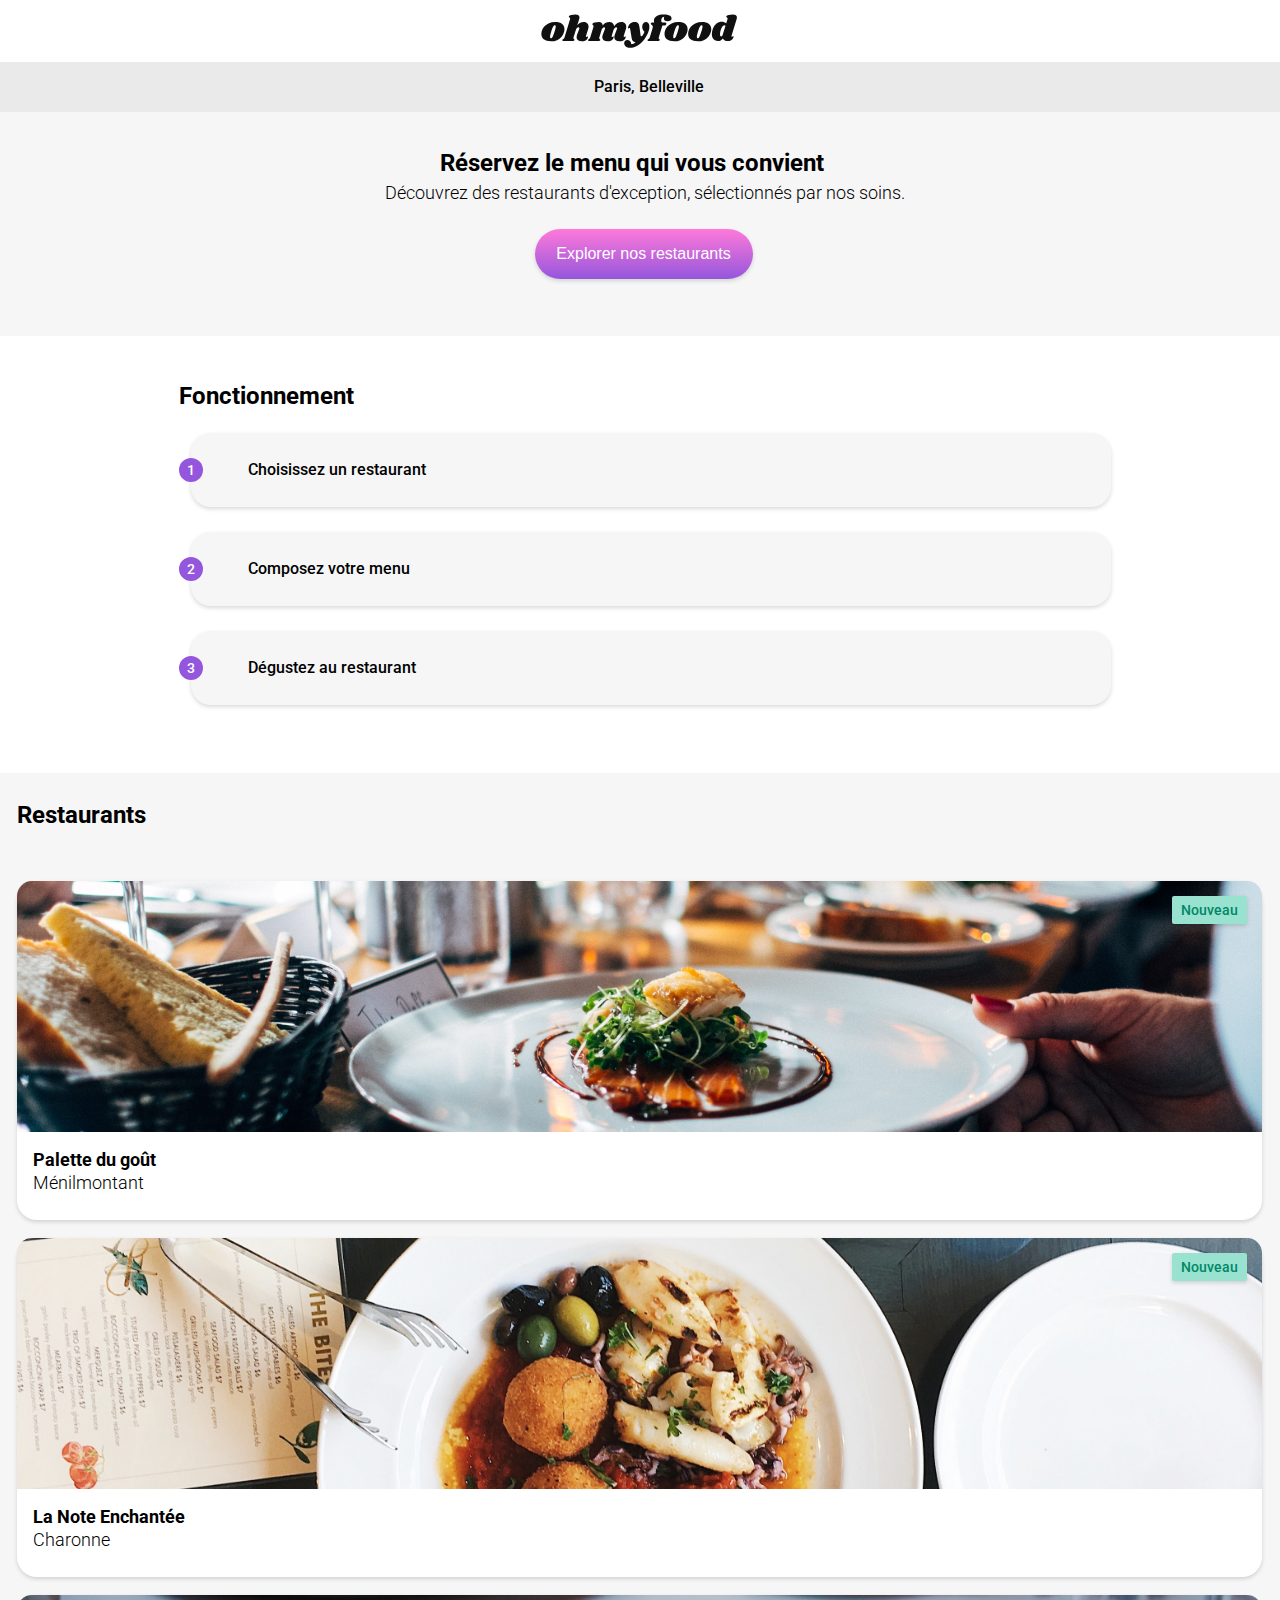
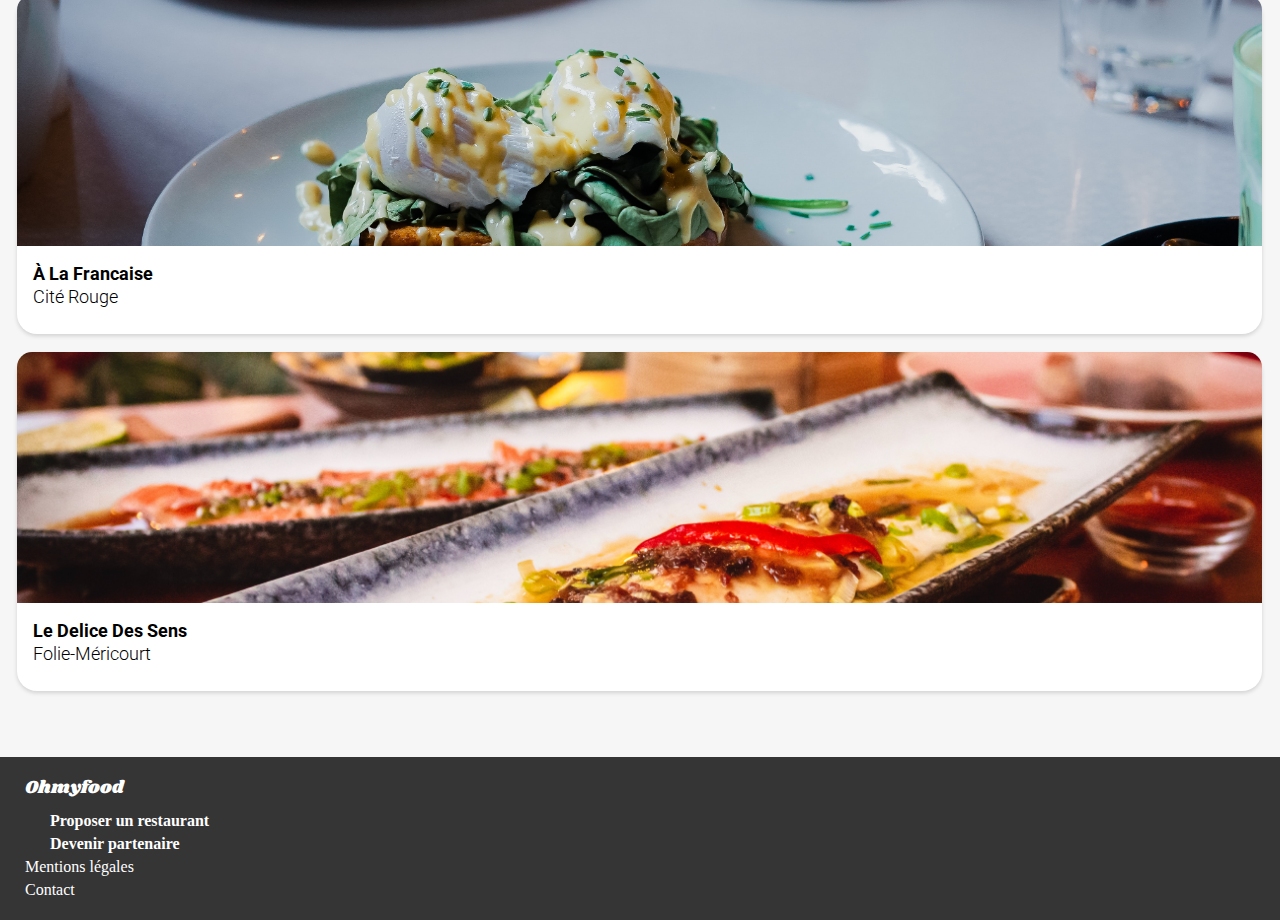
==== index.html @ 05d2cb12 "commit index" ====
<!DOCTYPE html>
<html lang="fr">

<head>
    <meta charset="UTF-8">
    <meta name="viewport" content="width=device-width, initial-scale=1.0">
    <title>Oh My Food</title>
      <!-- Police ROBOTO et Shrikhand-->
      <link rel="preconnect" href="https://fonts.googleapis.com">
      <link rel="preconnect" href="https://fonts.gstatic.com" crossorigin>
      <link href="https://fonts.googleapis.com/css2?family=Roboto:wght@100&family=Shrikhand&display=swap" rel="stylesheet"> 

    <link rel="stylesheet" href="https://cdnjs.cloudflare.com/ajax/libs/font-awesome/6.2.1/css/all.min.css"
        integrity="sha512-MV7K8+y+gLIBoVD59lQIYicR65iaqukzvf/nwasF0nqhPay5w/9lJmVM2hMDcnK1OnMGCdVK+iQrJ7lzPJQd1w=="
        crossorigin="anonymous" referrerpolicy="no-referrer" />
    <link rel="stylesheet" href="assets/css/style.css">
</head>


    
       
    <body>
       
         <div class="loader">
            <span class="loader__element"></span>
            <span class="loader__element"></span>
            <span class="loader__element"></span> 
          </div>   


         <!-- Header -->
        <header class="header loader__end ">
            <img class="header__logo" src="assets/images/logo/ohmyfood@2x.svg" alt="Logo du site Ohmyfood">
            <div class="header__input">
                <i class="fa-solid fa-location-dot header__input--location-dot"></i>
              <!--   <label for="location" class="sr-only">Location</label>
                <input type="text" class="header__input--text-input" placeholder="Votre Ville"
                    value="Paris, Belleville" id="location"> -->
                    <h2 contenteditable="true">Paris, Belleville</h2>
            </div>
        </header>


        <main class="loader__end">

            <div class="main-container">

                <!-- explorer les restos -->
                <section class="hero">
                    <h1 class="hero__title">Réservez le menu qui vous convient</h1>
                    <p class="hero__subtitle">Découvrez des restaurants d'exception, sélectionnés par nos soins.</p>
                    <button class="btn hero__btn">
                        Explorer nos restaurants
                    </button>
                </section>
    
                <!--fonctionnement section-->
                <section class="fonctionnement">
                    <h1 class="fonctionnement_title">Fonctionnement</h1>
                    <div class="fonctionnement__cards">
                        
                        <article class="card fonctionnement__cards--card">
                            <div class="fonctionnement__cards--card--step">
                                1
                            </div>
                            <i class="fa-solid fa-mobile-screen-button fonctionnement__cards--card--icon"></i>
                            <h2>Choisissez un restaurant</h2>
                        </article>
                        <article class="card fonctionnement__cards--card">
                            <div class="fonctionnement__cards--card--step">
                                2
                            </div>
                            <i class="fa-solid fa-list fonctionnement__cards--card--icon"></i>
                            <h2>Composez votre menu</h2>
                        </article>
                        <article class="card fonctionnement__cards--card">
                            <div class="fonctionnement__cards--card--step">
                                3
                            </div>
                            <i class="fa-sharp fa-solid fa-store fonctionnement__cards--card--icon--purple"></i>
                            <h2>Dégustez au restaurant</h2>
                        </article>
                    </div>
                </section>
    
                <!--restaurants section -->
                <section class="restaurants">
                    <h1>Restaurants</h1>
                    <div class="restaurants__cards">
                   
                        <article class="restaurants__cards--card card--white card--nouveaute">
                            <a href="restaurants/la-palette-du-gout.html">
                            <img src="assets/images/restaurants/jay-wennington-N_Y88TWmGwA-unsplash.jpg" class="restaurants__cards--card--img"
                             alt="Image d'un plat de chez La Palette Du Gout">
                            <div class="restaurants__cards--card--content">
                                <div class="restaurants__cards--card--content--text">
                                    <h3>Palette du goût</h3>
                                    <p>Ménilmontant</p>
                                </div>
                            
                            </div>
                          </a>
                          <div class="restaurants__cards--card--like">
                            <input type="checkbox" id="like__input-1" class="like__checkbox">
                            <label for="like__input-1" class="like__container">
                                <i class="fa-regular fa-heart heart-icon card__content--heart"></i>
                                <i class="fa-solid fa-heart heart-icon-solid card__content--heart--filled"></i>
                            </label>
                        </div> 
                        </article>
                   
                   
                        <article class="restaurants__cards--card card--white card--nouveaute">
                            <a href="restaurants/la-note-enchantee.html">
                            <img src="assets/images/restaurants/stil-u2Lp8tXIcjw-unsplash.jpg" class="restaurants__cards--card--img"
                            alt="Image d'un plat de chez La Note Enchantée">
                            <div class="restaurants__cards--card--content">
                                <div class="restaurants__cards--card--content--text">
                                <h3>La Note Enchantée</h3>
                                <p>Charonne</p>
                                </div>
                         
                            </div>
                        </a>
                            <div class="restaurants__cards--card--like">
                                <input type="checkbox" id="like__input-2" class="like__checkbox">
                                <label for="like__input-2" class="like__container">
                                    <i class="fa-regular fa-heart heart-icon card__content--heart"></i>
                                    <i class="fa-solid fa-heart heart-icon-solid card__content--heart--filled"></i>
                                </label>
                            </div> 
                        </article>
                       
                   
                        <article class="restaurants__cards--card card--white">
                            <a href="restaurants/a-la-francaise.html">
                            <img src="assets/images/restaurants/toa-heftiba-DQKerTsQwi0-unsplash.jpg" class="restaurants__cards--card--img"
                             alt="Image d'un plat de chez À La Francaise">
                             <div class="restaurants__cards--card--content">
                                <div class="restaurants__cards--card--content--text">
                                    <h3>À La Francaise</h3>
                                    <p>Cité Rouge</p>
                                </div>
                           
                            </div>
                           </a>
                           <div class="restaurants__cards--card--like">
                                <input type="checkbox" id="like__input-3" class="like__checkbox">
                                <label for="like__input-3" class="like__container">
                                    <i class="fa-regular fa-heart heart-icon card__content--heart"></i>
                                    <i class="fa-solid fa-heart heart-icon-solid card__content--heart--filled"></i>
                                </label>
                           </div> 
                        </article>
                    
                   
                        <article class="restaurants__cards--card card--white">
                            <a href="restaurants/le-delice-des-sens.html">
                            <img src="assets/images/restaurants/louis-hansel-shotsoflouis-qNBGVyOCY8Q-unsplash.jpg" class="restaurants__cards--card--img"
                             alt="Image d'un plat de chez Le Delice Des Sens">
                             <div class="restaurants__cards--card--content">
                                <div class="restaurants__cards--card--content--text">
                                    <h3>Le Delice Des Sens</h3>
                                    <p>Folie-Méricourt</p>
                                </div>
                        
                            </div>
                        </a>
                        <div class="restaurants__cards--card--like">
                            <input type="checkbox" id="like__input-4" class="like__checkbox">
                            <label for="like__input-4" class="like__container">
                                <i class="fa-regular fa-heart heart-icon card__content--heart"></i>
                                <i class="fa-solid fa-heart heart-icon-solid card__content--heart--filled"></i>
                            </label>
                        </div> 
                        </article>
                    
                </div>
                </section>
            </div>
        </main>

        <footer class="footer  loader__end  ">
            <h2 class="footer__logo">Ohmyfood</h2>
                    <ul class="footer__nav">
                        <li class="footer__nav--bold"><i class="fa-solid fa-utensils"></i><a href="">Proposer un restaurant</a></li>
                        <li class="footer__nav--bold"><i class="fa-solid fa-handshake-angle"></i><a href="">Devenir partenaire</a></li>
                        <li><a href="">Mentions légales</a></li>
                        <li><a href="mailto:restaurant@gmail.com">Contact</a></li>
                    </ul>
        </footer>
   
</body>

</html>
---- assets/css/style.css ----
@import url("https://fonts.googleapis.com/css2?family=Shrikhand&display=swap");
@import url("https://fonts.googleapis.com/css2?family=Roboto:wght@100;300;500;700&display=swap");
*, *:before, *:after {
  box-sizing: border-box;
}

html, body, div, span, object, iframe, figure, h1, h2, h3, h4, h5, h6, p, blockquote, pre, a, code, em, img, small, strike, strong, sub, sup, tt, b, u, i, ol, ul, li, fieldset, form, label, table, caption, tbody, tfoot, thead, tr, th, td, main, canvas, embed, footer, header, nav, section, video {
  margin: 0;
  padding: 0;
  border: 0;
  font-size: 100%;
  font: inherit;
  vertical-align: baseline;
  text-rendering: optimizeLegibility;
  -webkit-font-smoothing: antialiased;
  -webkit-text-size-adjust: none;
     -moz-text-size-adjust: none;
          text-size-adjust: none;
}

footer, header, nav, section, main {
  display: block;
}

body {
  line-height: 1;
}

ol, ul {
  list-style: none;
}

blockquote, q {
  quotes: none;
}

blockquote:before, blockquote:after, q:before, q:after {
  content: "";
  content: none;
}

table {
  border-collapse: collapse;
  border-spacing: 0;
}

input {
  -webkit-appearance: none;
  border-radius: 0;
}

h1, h2, h3, p {
  font-family: "Roboto", sans-serif;
}

h1 {
  font-size: 24px;
  font-weight: 700;
}

h2 {
  font-size: 16px;
  font-weight: 500;
}

h3 {
  font-size: 18px;
  font-weight: 700;
}

p {
  font-size: 18px;
  font-weight: 300;
}

a, a:visited, a:hover, a:active {
  color: inherit;
  text-decoration: none;
}

.menu--title {
  font-family: "Shrikhand", serif;
}

p, .menu--subtitle {
  font-size: 18px;
  font-weight: 300;
}

.menu__items--title {
  font-family: "Roboto", sans-serif;
  font-weight: 500;
  font-size: 18px;
}

.menu__items--subtitle {
  font-family: "Roboto", sans-serif;
  font-size: 15px;
  font-weight: 300;
}

.menu__items--price {
  font-family: "Roboto", sans-serif;
  font-size: 15px;
  font-weight: 700;
}

.btn {
  border-radius: 25px;
  color: white;
  border: none;
  font-size: 16px;
  font-weight: 500;
  cursor: grab;
  background: linear-gradient(0deg, #9456DC 0%, #FF79DA 100%);
  box-shadow: 0px 2px 4px rgba(0, 0, 0, 0.15);
  transition-property: transform;
  transition: 600ms;
}
.btn:hover {
  opacity: 0.9;
  box-shadow: 0px 0px 15px rgb(165, 164, 164);
}

.card, .card--white {
  border-radius: 20px;
  background-color: #F6F6F6;
  box-shadow: 0px 2px 4px rgba(0, 0, 0, 0.15);
}
.card--white {
  background-color: white;
}

.card__meals {
  border-radius: 20px;
  background-color: #F6F6F6;
  box-shadow: 0px 4px 15px rgba(0, 0, 0, 0.1);
  padding: 15px;
}

.header {
  display: flex;
  flex-direction: column;
  justify-content: center;
  align-items: center;
}
.header__logo {
  margin: 14px 89px;
  padding: 0 19px 0 16px;
}
.header__input {
  display: flex;
  justify-content: center;
  align-items: center;
  gap: 17px;
  width: 100%;
  background-color: #EAEAEA;
  padding: 17px;
}
.header__input--text-input {
  background: none;
  border: none;
  width: auto;
  font-size: 16px;
  font-weight: 500;
  font-family: "Roboto", sans-serif;
}
.header__input--location-dot {
  color: #353535;
}
.header__arrow {
  position: absolute;
  left: 17px;
}

.footer {
  display: flex;
  flex-direction: column;
  gap: 16px;
  background-color: #353535;
  padding: 22px 25px;
  color: white;
}
.footer__nav {
  display: flex;
  flex-direction: column;
  gap: 7px;
  font-size: 16px;
  font-weight: 300;
}
.footer__nav--bold {
  font-weight: bold;
}
.footer__nav li {
  display: flex;
  justify-content: flex-start;
  gap: 11px;
}
.footer__nav .fa-solid {
  width: 14px;
}
.footer__logo {
  font-family: "Shrikhand", serif;
  font-weight: 400;
  font-size: 18px;
}
@media (min-width: 1440px) {
  .footer {
    flex-direction: row-reverse;
    gap: 100px;
    padding: 50px 110px 20px 0;
  }
  .footer__nav {
    flex-direction: row;
    gap: 20px;
  }
  .footer__nav--bold:nth-child(2) {
    margin-right: 40px;
  }
}

.hero {
  display: flex;
  flex-direction: column;
  justify-content: center;
  align-items: center;
  background-color: #F6F6F6;
}
.hero__title {
  padding: 39px 58px 9px 42px;
  text-align: center;
}
.hero__subtitle {
  padding: 0 26px 0 35px;
  text-align: center;
}
.hero__btn {
  margin: 27px 75px 57px 82px;
  width: 218px;
  height: 50px;
}
@media (min-width: 768px) {
  .hero {
    width: 100%;
  }
}
@media (min-width: 1440px) {
  .hero {
    width: 100%;
  }
  .hero__title {
    font-size: 24px;
  }
  .hero__subtitle {
    margin-top: 25px;
  }
  .hero__btn {
    margin: 27px 75px 30px 82px;
  }
}

.fonctionnement {
  padding-top: 48px;
  margin: 0 20px 0 17px;
}
.fonctionnement__cards {
  display: flex;
  flex-direction: column;
  padding: 25px 0 68px 0;
  gap: 25px;
}
.fonctionnement__cards--card {
  display: flex;
  flex-direction: row;
  align-items: center;
  padding: 29px 0;
  gap: 24px;
  position: relative;
  left: 12px;
}
.fonctionnement__cards--card--step {
  font-family: "Roboto", sans-serif;
  font-size: 14px;
  font-weight: 500;
  color: white;
  display: flex;
  align-items: center;
  justify-content: center;
  position: absolute;
  left: -12px;
  width: 24px;
  height: 24px;
  border-radius: 50%;
  background-color: #9456DC;
}
.fonctionnement__cards--card--icon, .fonctionnement__cards--card--icon--purple {
  padding-left: 33.5px;
  color: #7E7E7E;
}
.fonctionnement__cards--card--icon--purple {
  color: #9456DC;
}
@media (min-width: 768px) {
  .fonctionnement {
    width: 100%;
    padding: 48px 180px 0px 180px;
  }
  .fonctionnement__title {
    text-align: center;
  }
}
@media (min-width: 1440px) {
  .fonctionnement {
    width: 100%;
    display: flex;
    flex-direction: column;
    flex-wrap: wrap;
    align-content: center;
  }
  .fonctionnement__cards {
    width: 100%;
    display: flex;
    flex-direction: row;
    align-items: center;
  }
  .fonctionnement__cards--card {
    width: 405px;
  }
}

.restaurants {
  background-color: #F6F6F6;
  padding: 30px 18px 0 17px;
}
.restaurants__cards {
  display: flex;
  flex-direction: column;
  gap: 18px;
  padding: 54px 0 66px 0;
}
.restaurants__cards--card {
  position: relative;
  width: 100%;
}
.restaurants__cards--card:is(.card--nouveaute)::before {
  content: "Nouveau";
  position: absolute;
  background-color: #99E2D0;
  font-family: "Roboto", sans-serif;
  font-size: 14px;
  font-weight: 500;
  color: white;
  color: #008766;
  padding: 7px 9px;
  border-radius: 2px;
  right: 15px;
  top: 15px;
  box-shadow: 0px 2px 4px rgba(0, 0, 0, 0.15);
}
.restaurants__cards--card--img {
  -o-object-fit: cover;
     object-fit: cover;
  height: 251px;
  border-radius: 15px 15px 0 0;
  width: 100%;
}
.restaurants__cards--card--content {
  padding: 16px 25px 12px 16px;
  display: flex;
  justify-content: space-between;
}
.restaurants__cards--card--content--text {
  display: flex;
  flex-direction: column;
  gap: 5px;
}
@media (min-width: 768px) {
  .restaurants {
    width: 100%;
  }
}
@media (min-width: 1440px) {
  .restaurants {
    width: 100%;
    padding: 30px 180px;
  }
  .restaurants__cards {
    flex-direction: row;
    flex-wrap: wrap;
    padding: 28px 0 30px 0;
    gap: 50px 100px;
  }
  .restaurants__cards a {
    width: 45%;
  }
}

@media (min-width: 768px) {
  .main-container {
    display: flex;
    flex-direction: column;
    align-items: center;
  }
}
@media (min-width: 1440px) {
  .main-container {
    display: flex;
    flex-direction: column;
    align-items: center;
  }
}

.image__restaurant {
  height: 275px;
  -o-object-fit: cover;
     object-fit: cover;
  width: 100%;
}
@media (min-width: 768px) {
  .image {
    width: 100%;
  }
  .image__resto1 {
    height: 495px;
  }
}
@media (min-width: 1440px) {
  .image {
    width: 100%;
  }
  .image__resto1 {
    height: 495px;
  }
}

.menu {
  display: flex;
  flex-direction: column;
  position: relative;
  background-color: #EAEAEA;
  border-radius: 40px 40px 0 0;
  gap: 40px;
  margin-top: -50px;
  padding: 30px 17px;
}
.menu__header {
  display: flex;
  flex-direction: row;
  align-items: center;
  justify-content: space-between;
}
.menu--subtitle {
  padding-bottom: 10px;
  position: relative;
}
.menu--subtitle::after {
  content: "";
  background: #99E2D0;
  position: absolute;
  bottom: 0;
  left: 0;
  height: 3px;
  width: 5%;
}
.menu__restaurant {
  display: flex;
  flex-direction: column;
  background-color: #EAEAEA;
  gap: 22px;
}
.menu__restaurant__section {
  display: flex;
  flex-direction: column;
  background-color: #EAEAEA;
  gap: 12px;
}
.menu__items {
  display: flex;
  flex-direction: row;
  align-items: flex-end;
  justify-content: space-between;
  overflow: hidden;
  height: 69px;
}
.menu__items__content {
  display: flex;
  flex-direction: column;
  flex: 2;
  padding: 15px;
  overflow: hidden;
  white-space: nowrap;
}
.menu__btn {
  padding: 16px 49px;
  width: -moz-fit-content;
  width: fit-content;
  margin: auto;
}
@media (min-width: 768px) {
  .menu {
    justify-content: center;
    width: 700px;
    align-items: center;
  }
  .menu__header {
    gap: 24px;
  }
  .menu__restaurant {
    width: 600px;
  }
}
@media (min-width: 1440px) {
  .menu {
    justify-content: center;
    width: 1055px;
    align-items: center;
  }
  .menu__header {
    gap: 24px;
  }
  .menu__restaurant {
    width: 634px;
  }
}

.meals__title, .meals__subtitle {
  overflow: hidden;
  text-overflow: ellipsis;
}
.meals__cart {
  display: flex;
  justify-content: center;
  align-items: center;
  background-color: #99E2D0;
  height: 100%;
  width: 4em;
  margin-right: -4em;
  border-radius: 0 15px 15px 0;
  transition: 700ms ease;
}
.meals__cart__icone {
  color: white;
  font-size: 25px;
}
.menu__items:hover .meals__cart {
  margin-right: 0em;
}
.meals__price {
  padding: 0 15px 15px 0;
}/*# sourceMappingURL=style.css.map */
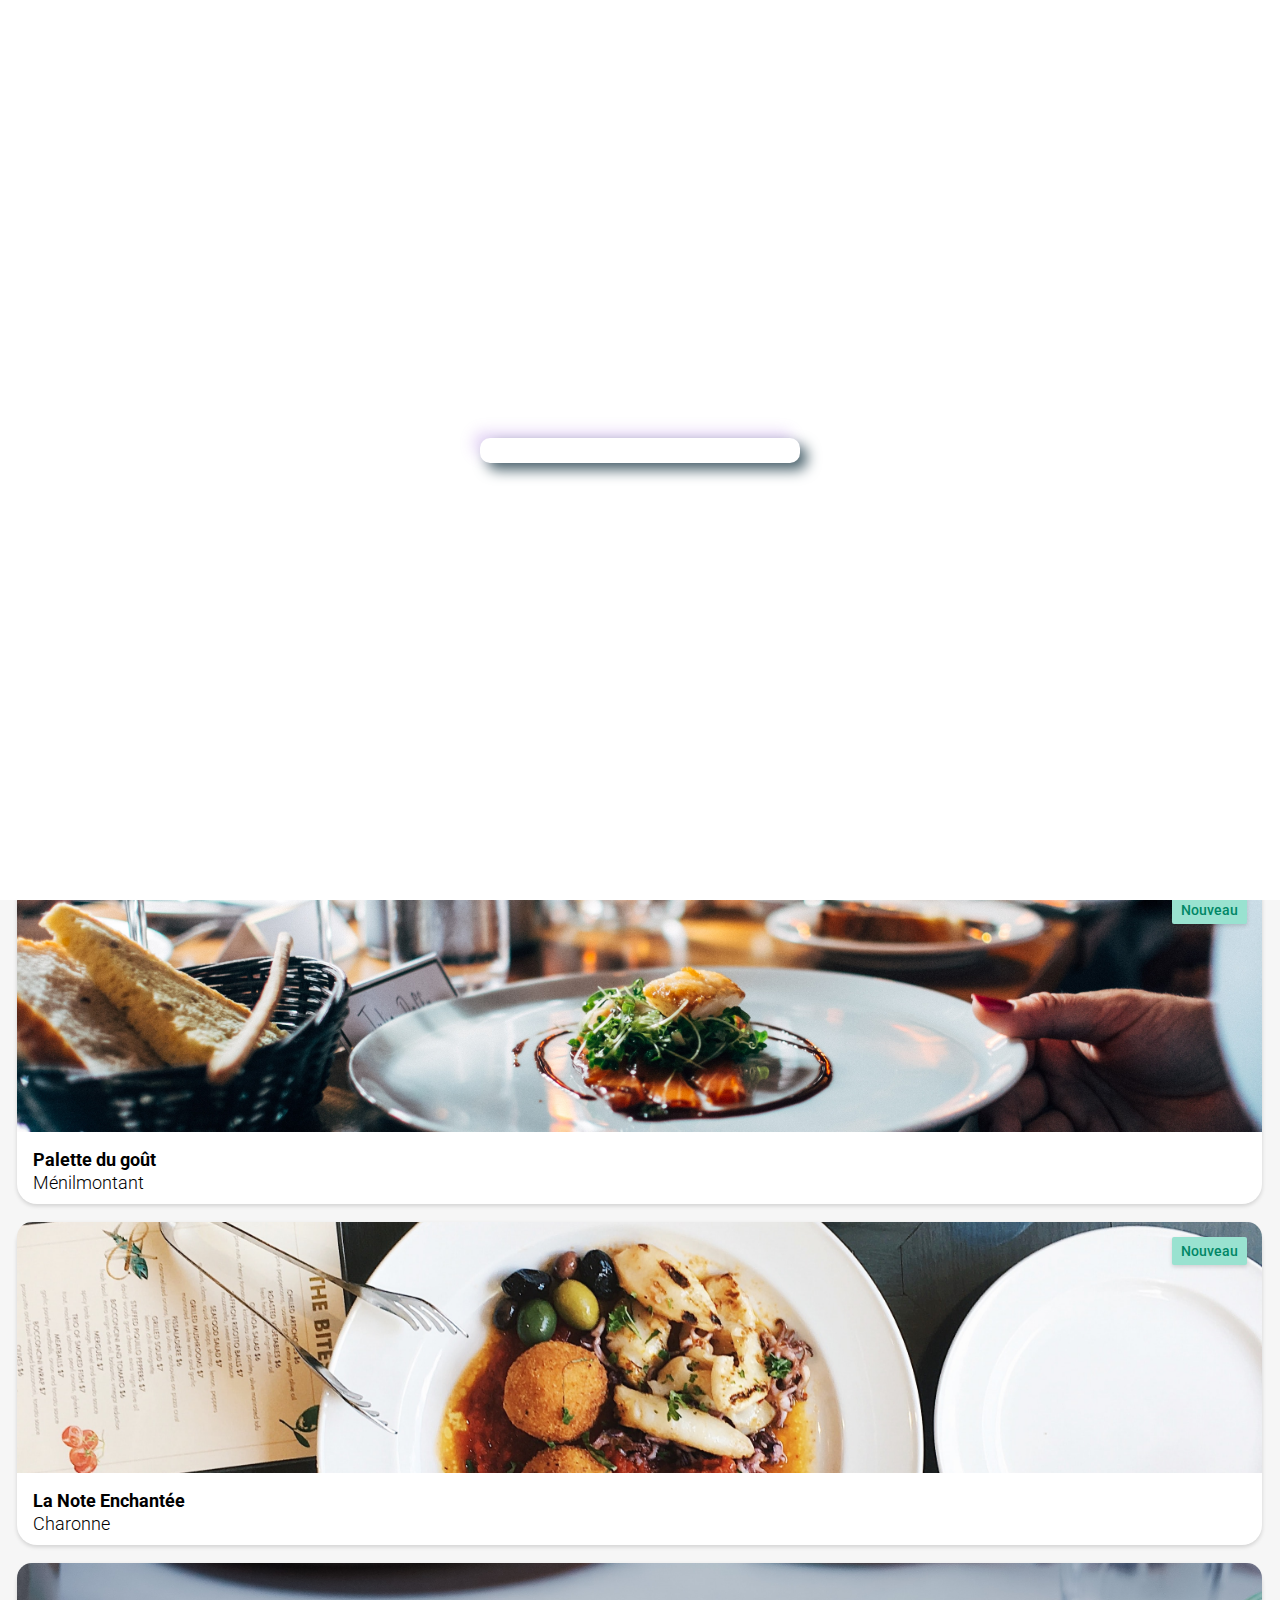
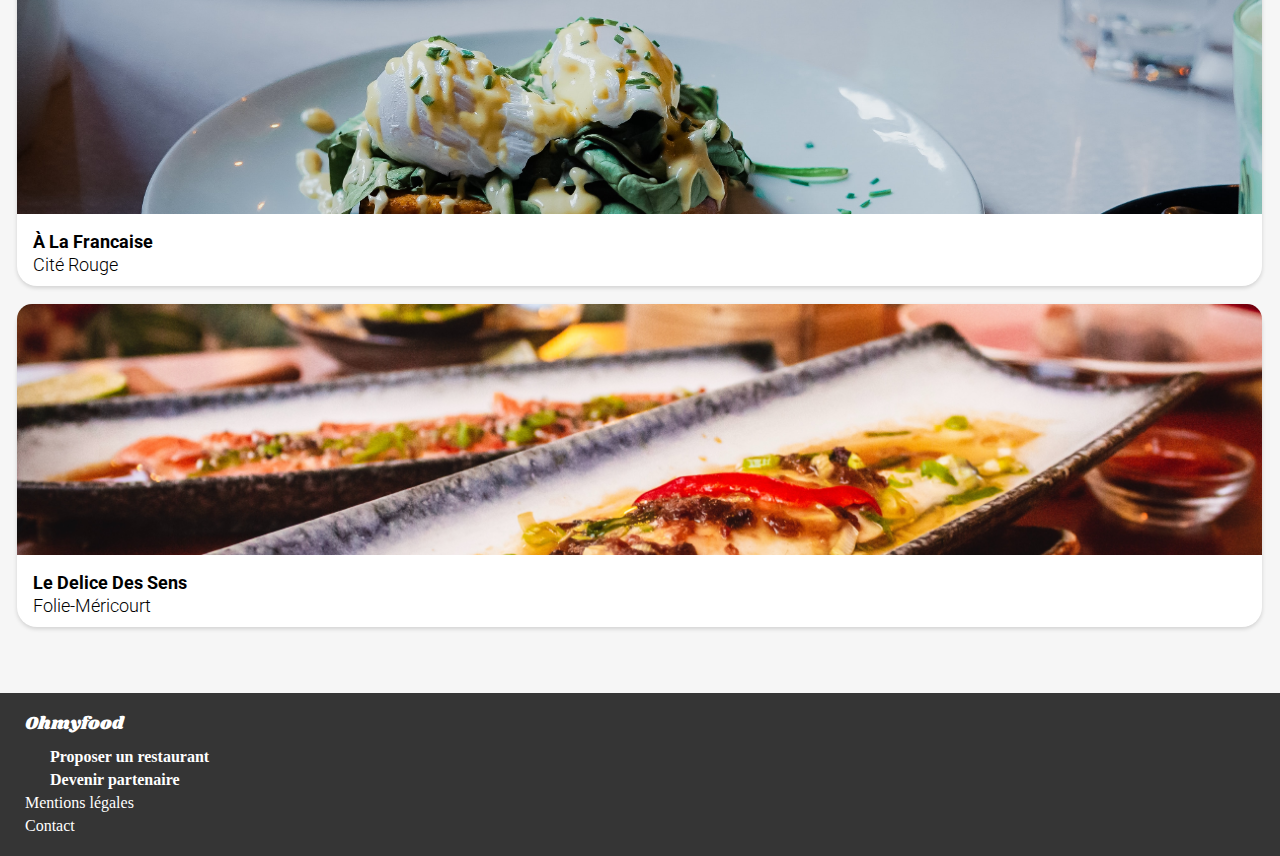
==== commit 9598171a: "start" ====
--- a/index.html
+++ b/index.html
@@ -21,12 +21,17 @@
        
     <body>
        
-         <div class="loader">
+       <!-- <div class="loader">
             <span class="loader__element"></span>
             <span class="loader__element"></span>
-            <span class="loader__element"></span> 
+            <span class="loader__element"></span>  
+          </div>     -->
+         <div class="loader1">
+              <div class="loader1__bar">
+                <div class="loader1__bar__progress"></div>
+              </div>              
           </div>   
-
+       
 
          <!-- Header -->
         <header class="header loader__end ">
@@ -180,13 +185,13 @@
             </div>
         </main>
 
-        <footer class="footer  loader__end  ">
+        <footer class="footer  loader__end">
             <h2 class="footer__logo">Ohmyfood</h2>
                     <ul class="footer__nav">
                         <li class="footer__nav--bold"><i class="fa-solid fa-utensils"></i><a href="">Proposer un restaurant</a></li>
                         <li class="footer__nav--bold"><i class="fa-solid fa-handshake-angle"></i><a href="">Devenir partenaire</a></li>
                         <li><a href="">Mentions légales</a></li>
-                        <li><a href="mailto:restaurant@gmail.com">Contact</a></li>
+                        <li><a href="mailto:contact@ohmyfood.com">Contact</a></li>
                     </ul>
         </footer>
    
--- a/assets/css/style.css
+++ b/assets/css/style.css
@@ -99,7 +99,7 @@
   font-weight: 300;
 }
 
-.menu__items--price {
+.meals__price {
   font-family: "Roboto", sans-serif;
   font-size: 15px;
   font-weight: 700;
@@ -135,7 +135,6 @@
   border-radius: 20px;
   background-color: #F6F6F6;
   box-shadow: 0px 4px 15px rgba(0, 0, 0, 0.1);
-  padding: 15px;
 }
 
 .header {
@@ -357,6 +356,11 @@
   top: 15px;
   box-shadow: 0px 2px 4px rgba(0, 0, 0, 0.15);
 }
+.restaurants__cards--card--like {
+  position: absolute;
+  bottom: 20px;
+  right: 20px;
+}
 .restaurants__cards--card--img {
   -o-object-fit: cover;
      object-fit: cover;
@@ -390,7 +394,7 @@
     padding: 28px 0 30px 0;
     gap: 50px 100px;
   }
-  .restaurants__cards a {
+  .restaurants__cards--card {
     width: 45%;
   }
 }
@@ -474,22 +478,6 @@
   background-color: #EAEAEA;
   gap: 12px;
 }
-.menu__items {
-  display: flex;
-  flex-direction: row;
-  align-items: flex-end;
-  justify-content: space-between;
-  overflow: hidden;
-  height: 69px;
-}
-.menu__items__content {
-  display: flex;
-  flex-direction: column;
-  flex: 2;
-  padding: 15px;
-  overflow: hidden;
-  white-space: nowrap;
-}
 .menu__btn {
   padding: 16px 49px;
   width: -moz-fit-content;
@@ -523,6 +511,23 @@
   }
 }
 
+.items__meals {
+  overflow: hidden;
+  height: 69px;
+  display: flex;
+  flex-direction: row;
+  align-items: flex-end;
+  justify-content: space-between;
+}
+.items__meals--content {
+  display: flex;
+  flex-direction: column;
+  flex: 2;
+  padding: 15px;
+  overflow: hidden;
+  white-space: nowrap;
+}
+
 .meals__title, .meals__subtitle {
   overflow: hidden;
   text-overflow: ellipsis;
@@ -536,15 +541,239 @@
   width: 4em;
   margin-right: -4em;
   border-radius: 0 15px 15px 0;
-  transition: 700ms ease;
+  transition: 400ms ease-in-out;
 }
 .meals__cart__icone {
   color: white;
   font-size: 25px;
 }
-.menu__items:hover .meals__cart {
+.items__meals:hover .meals__cart {
   margin-right: 0em;
 }
 .meals__price {
-  padding: 0 15px 15px 0;
+  padding: 0 15px 15px 15px;
+}
+@media (min-width: 1440px) {
+  .items__meals:hover .meals__cart {
+    margin-right: 0em;
+  }
+}
+
+.entree {
+  opacity: 0;
+  transform: translateX(100%);
+  animation: fadeInUp 0.7s cubic-bezier(0.47, 1.64, 0.41, 0.8) forwards;
+}
+.entree:nth-child(1) {
+  animation-delay: 0.2s;
+}
+.entree:nth-child(2) {
+  animation-delay: 0.4s;
+}
+.entree:nth-child(3) {
+  animation-delay: 0.6s;
+}
+@keyframes fadeInUp {
+  to {
+    opacity: 1;
+    transform: translateX(0);
+  }
+}
+
+.plat {
+  opacity: 0;
+  transform: translateX(100%);
+  animation: fadeInUp 0.7s cubic-bezier(0.47, 1.64, 0.41, 0.8) forwards;
+}
+.plat:nth-child(1) {
+  animation-delay: 0.9s;
+}
+.plat:nth-child(2) {
+  animation-delay: 1.1s;
+}
+.plat:nth-child(3) {
+  animation-delay: 1.3s;
+}
+@keyframes fadeInUp {
+  to {
+    opacity: 1;
+    transform: translateX(0);
+  }
+}
+
+.dessert {
+  opacity: 0;
+  transform: translateX(100%);
+  animation: fadeInUp 0.7s cubic-bezier(0.47, 1.64, 0.41, 0.8) forwards;
+}
+.dessert:nth-child(1) {
+  animation-delay: 1.6s;
+}
+.dessert:nth-child(2) {
+  animation-delay: 1.8s;
+}
+.dessert:nth-child(3) {
+  animation-delay: 2s;
+}
+@keyframes fadeInUp {
+  to {
+    opacity: 1;
+    transform: translateX(0);
+  }
+}
+
+:root {
+  --size: 8px;
+}
+
+.loader {
+  background-color: white;
+  overflow: hidden;
+  width: 100%;
+  height: 100%;
+  position: fixed;
+  top: 0;
+  left: 0;
+  display: flex;
+  align-items: center;
+  align-content: center;
+  justify-content: center;
+  z-index: 1;
+  animation: disparition 3s;
+  animation-fill-mode: forwards;
+}
+.loader__element {
+  border-radius: 100%;
+  border: var(--size) solid #9456DC;
+  margin: calc(var(--size) * 2);
+}
+.loader__element:nth-child(1) {
+  animation: preloader 0.6s ease-in-out alternate infinite;
+}
+.loader__element:nth-child(2) {
+  animation: preloader 0.6s ease-in-out alternate 0.2s infinite;
+}
+.loader__element:nth-child(3) {
+  animation: preloader 0.6s ease-in-out alternate 0.4s infinite;
+}
+
+@keyframes disparition {
+  from {
+    visibility: visible;
+  }
+  to {
+    visibility: hidden;
+  }
+}
+@keyframes preloader {
+  100% {
+    transform: scale(2);
+  }
+}
+.fa-solid {
+  position: relative;
+}
+
+.fa-regular {
+  position: absolute;
+}
+
+.heart-icon,
+.heart-icon-solid {
+  font-size: 30px;
+}
+
+.heart-icon-solid {
+  background: linear-gradient(0deg, #9356DC 0%, #FF79DA 100%);
+  -webkit-background-clip: text;
+          background-clip: text;
+  -webkit-text-fill-color: transparent;
+}
+
+.like__input {
+  display: none;
+}
+.like__checkbox:checked + .like__container .heart-icon-solid {
+  animation: like ease forwards;
+}
+.like__checkbox:not(:checked) + .like__container .heart-icon-solid {
+  animation: unlike ease forwards;
+}
+
+@keyframes like {
+  from {
+    opacity: 0;
+    transform: scale(0);
+  }
+  to {
+    opacity: 1;
+    transform: scale(1);
+  }
+}
+@keyframes unlike {
+  from {
+    opacity: 1;
+  }
+  to {
+    opacity: 0;
+  }
+}
+.loader1 {
+  background-color: white;
+  overflow: hidden;
+  width: 100%;
+  height: 100%;
+  position: fixed;
+  top: 0;
+  left: 0;
+  display: flex;
+  align-items: center;
+  align-content: center;
+  justify-content: center;
+  z-index: 1;
+  animation: disparition 2s;
+  animation-fill-mode: forwards;
+}
+.loader1__bar {
+  height: 25px;
+  width: 25%;
+  background-color: none;
+  display: flex;
+  align-items: center;
+  position: relative;
+  border-radius: 10px;
+  box-shadow: 7px 7px 14px #4b636d, -7px -7px 14px rgba(149, 86, 220, 0.2117647059);
+  cursor: pointer;
+}
+.loader1__bar__progress {
+  height: 25px;
+  background-color: #9456DC;
+  border-radius: 10px;
+  animation: animate 2s infinite;
+}
+
+@keyframes animate {
+  0% {
+    width: 0%;
+  }
+  25% {
+    width: 10%;
+  }
+  50% {
+    width: 40%;
+  }
+  75% {
+    width: 50%;
+  }
+  100% {
+    width: 100%;
+  }
+}
+@keyframes disparition {
+  from {
+    visibility: visible;
+  }
+  to {
+    visibility: hidden;
+  }
 }/*# sourceMappingURL=style.css.map */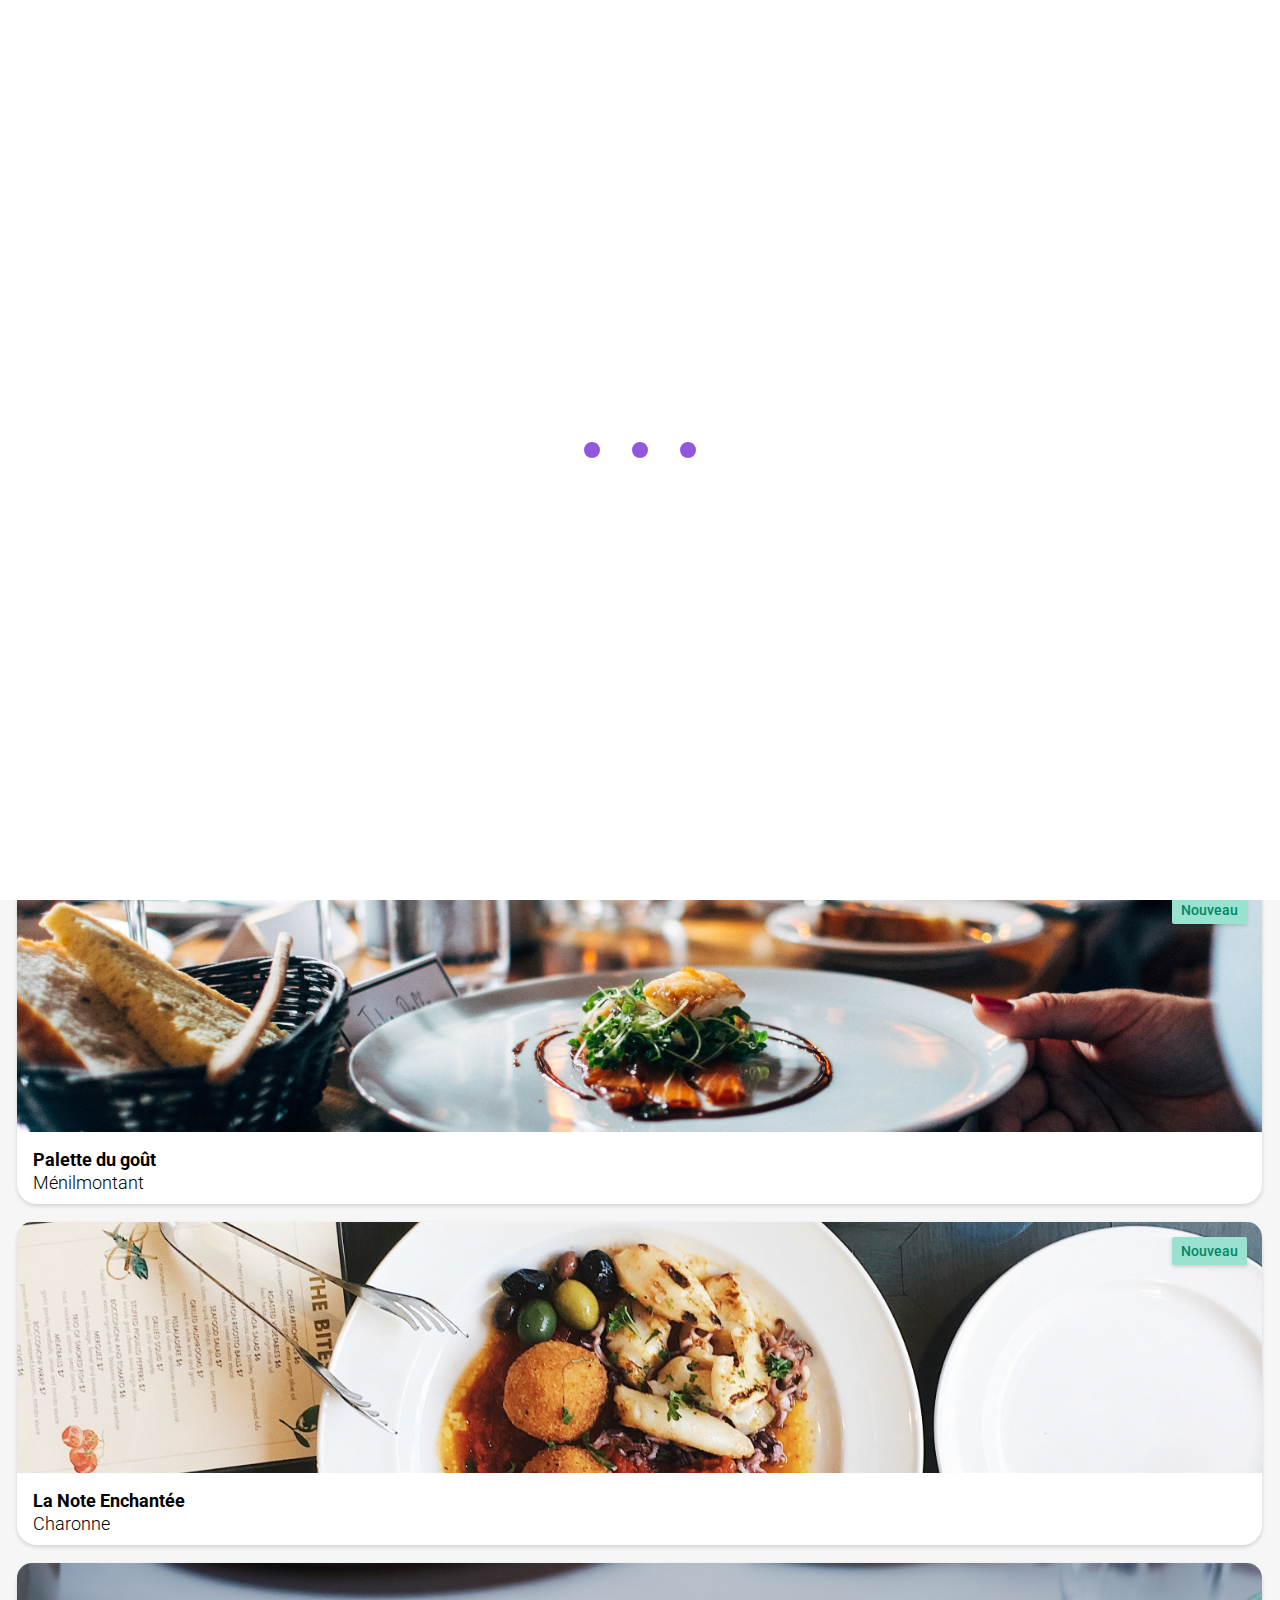
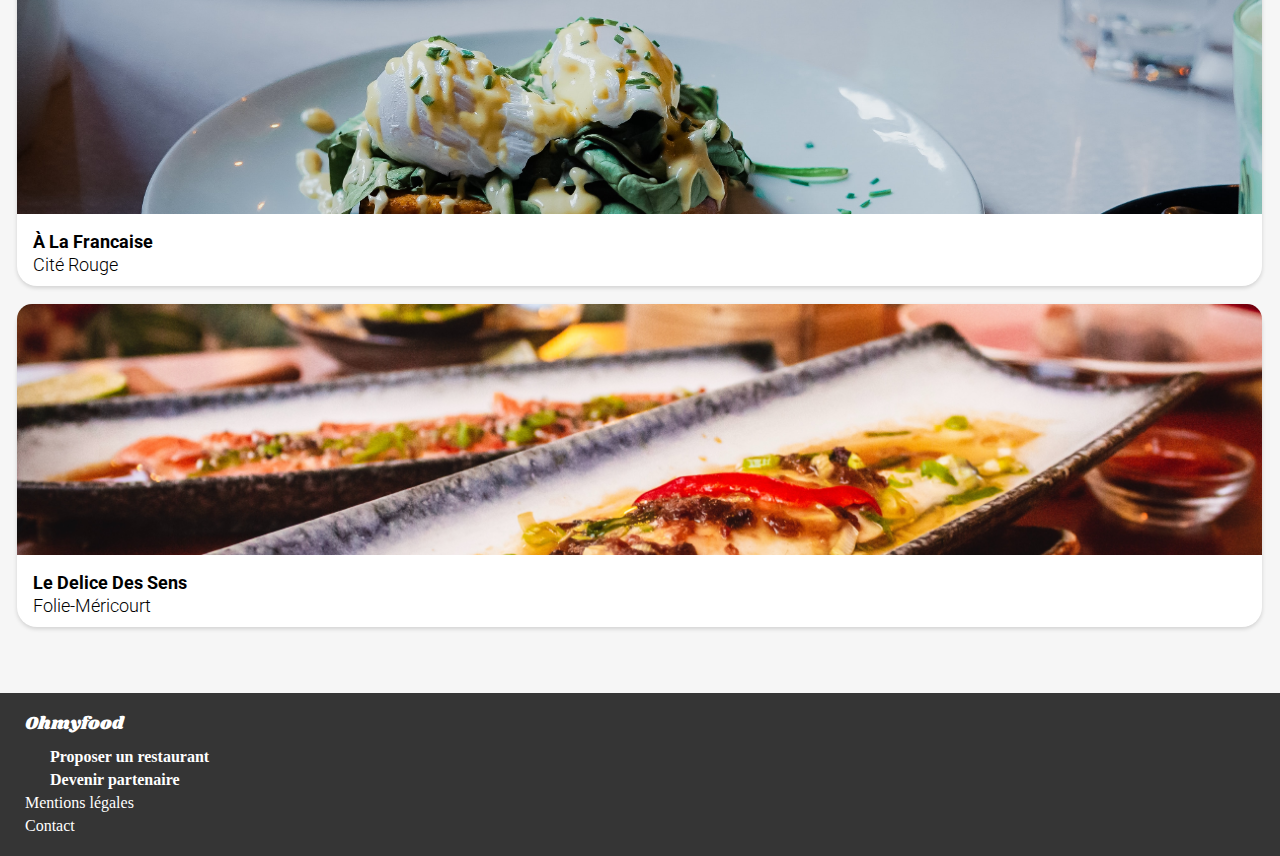
==== commit f7b70d57: "commit edit" ====
--- a/index.html
+++ b/index.html
@@ -21,32 +21,24 @@
        
     <body>
        
-       <!-- <div class="loader">
+      <div class="loader">
             <span class="loader__element"></span>
             <span class="loader__element"></span>
             <span class="loader__element"></span>  
-          </div>     -->
-         <div class="loader1">
-              <div class="loader1__bar">
-                <div class="loader1__bar__progress"></div>
-              </div>              
-          </div>   
+     </div>    
+      
        
-
          <!-- Header -->
-        <header class="header loader__end ">
+        <header class="header">
             <img class="header__logo" src="assets/images/logo/ohmyfood@2x.svg" alt="Logo du site Ohmyfood">
             <div class="header__input">
                 <i class="fa-solid fa-location-dot header__input--location-dot"></i>
-              <!--   <label for="location" class="sr-only">Location</label>
-                <input type="text" class="header__input--text-input" placeholder="Votre Ville"
-                    value="Paris, Belleville" id="location"> -->
                     <h2 contenteditable="true">Paris, Belleville</h2>
             </div>
         </header>
 
 
-        <main class="loader__end">
+        <main>
 
             <div class="main-container">
 
@@ -185,7 +177,7 @@
             </div>
         </main>
 
-        <footer class="footer  loader__end">
+        <footer class="footer">
             <h2 class="footer__logo">Ohmyfood</h2>
                     <ul class="footer__nav">
                         <li class="footer__nav--bold"><i class="fa-solid fa-utensils"></i><a href="">Proposer un restaurant</a></li>
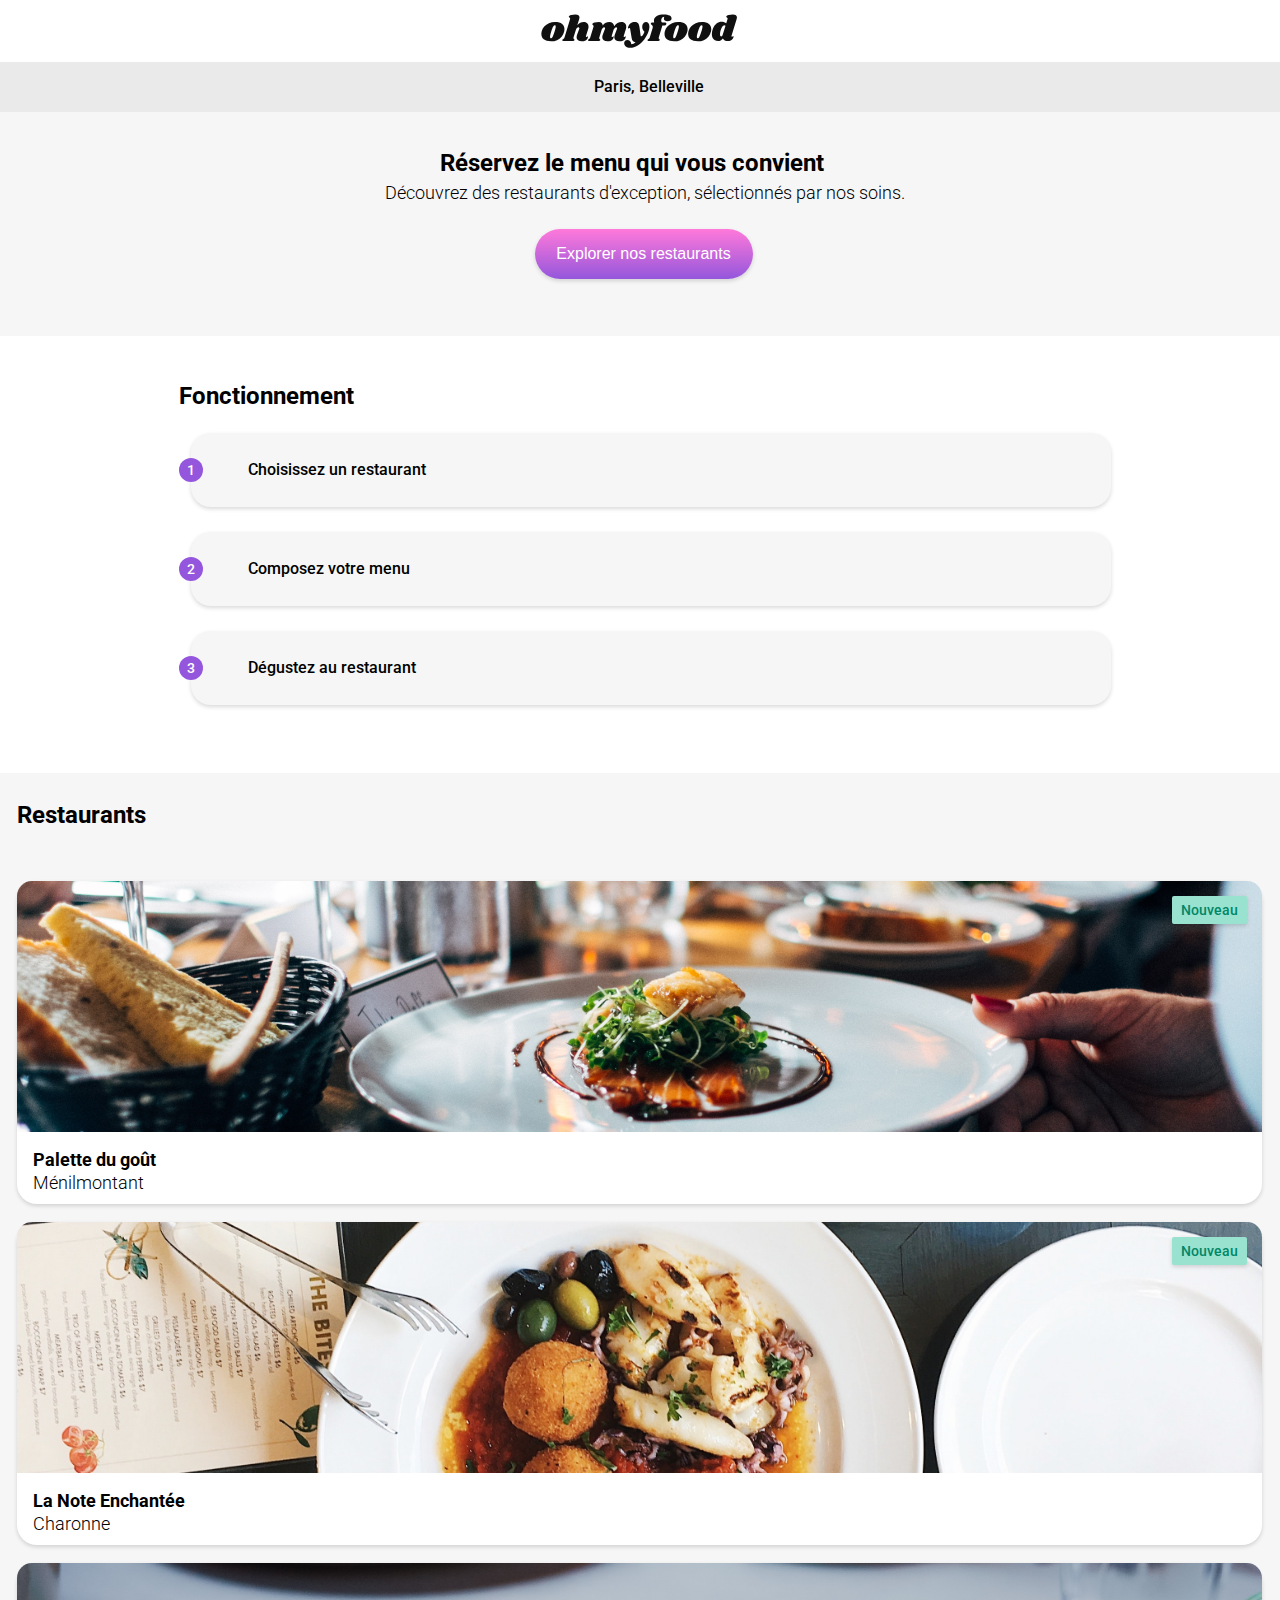
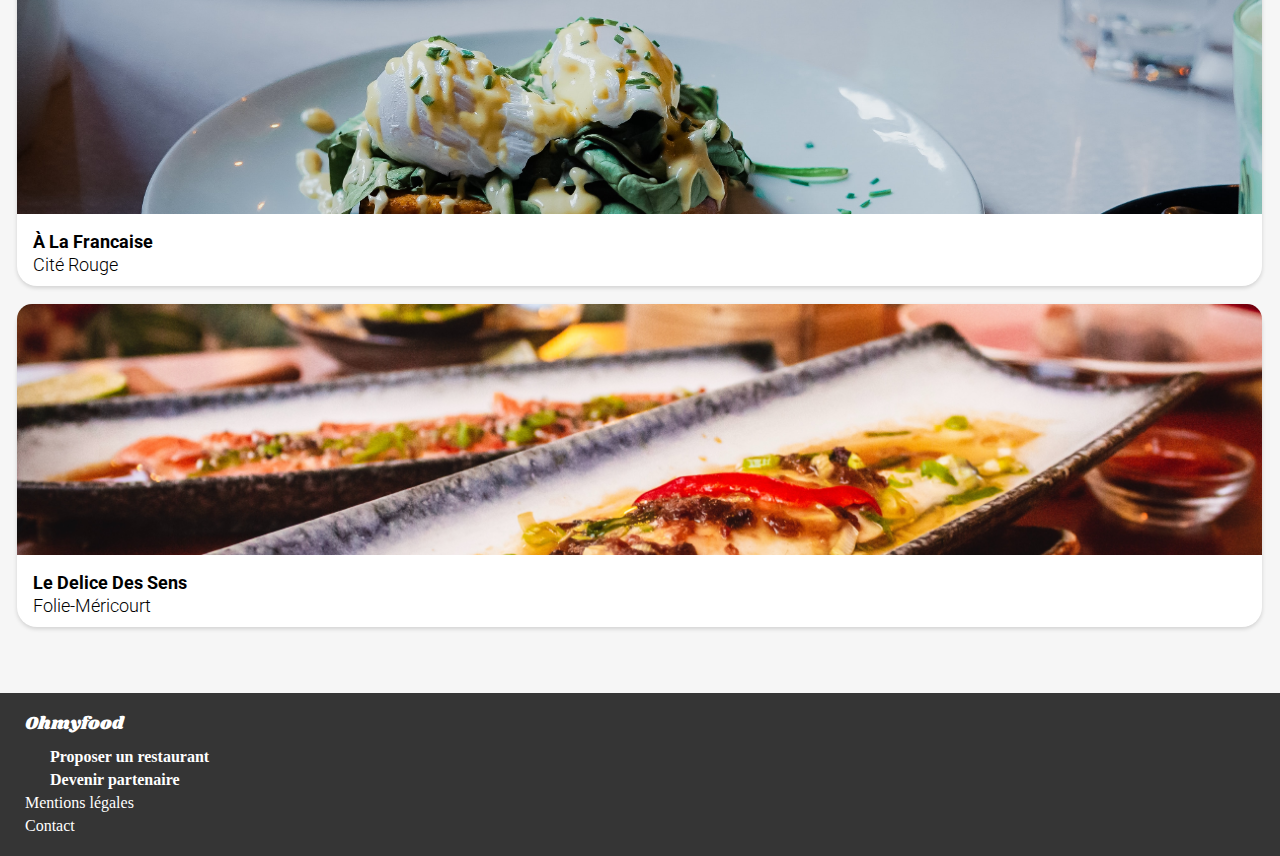
==== commit 41e49b26: "commit test" ====
--- a/index.html
+++ b/index.html
@@ -21,11 +21,11 @@
        
     <body>
        
-      <div class="loader">
+      <!-- <div class="loader">
             <span class="loader__element"></span>
             <span class="loader__element"></span>
             <span class="loader__element"></span>  
-     </div>    
+     </div>     -->
       
        
          <!-- Header -->
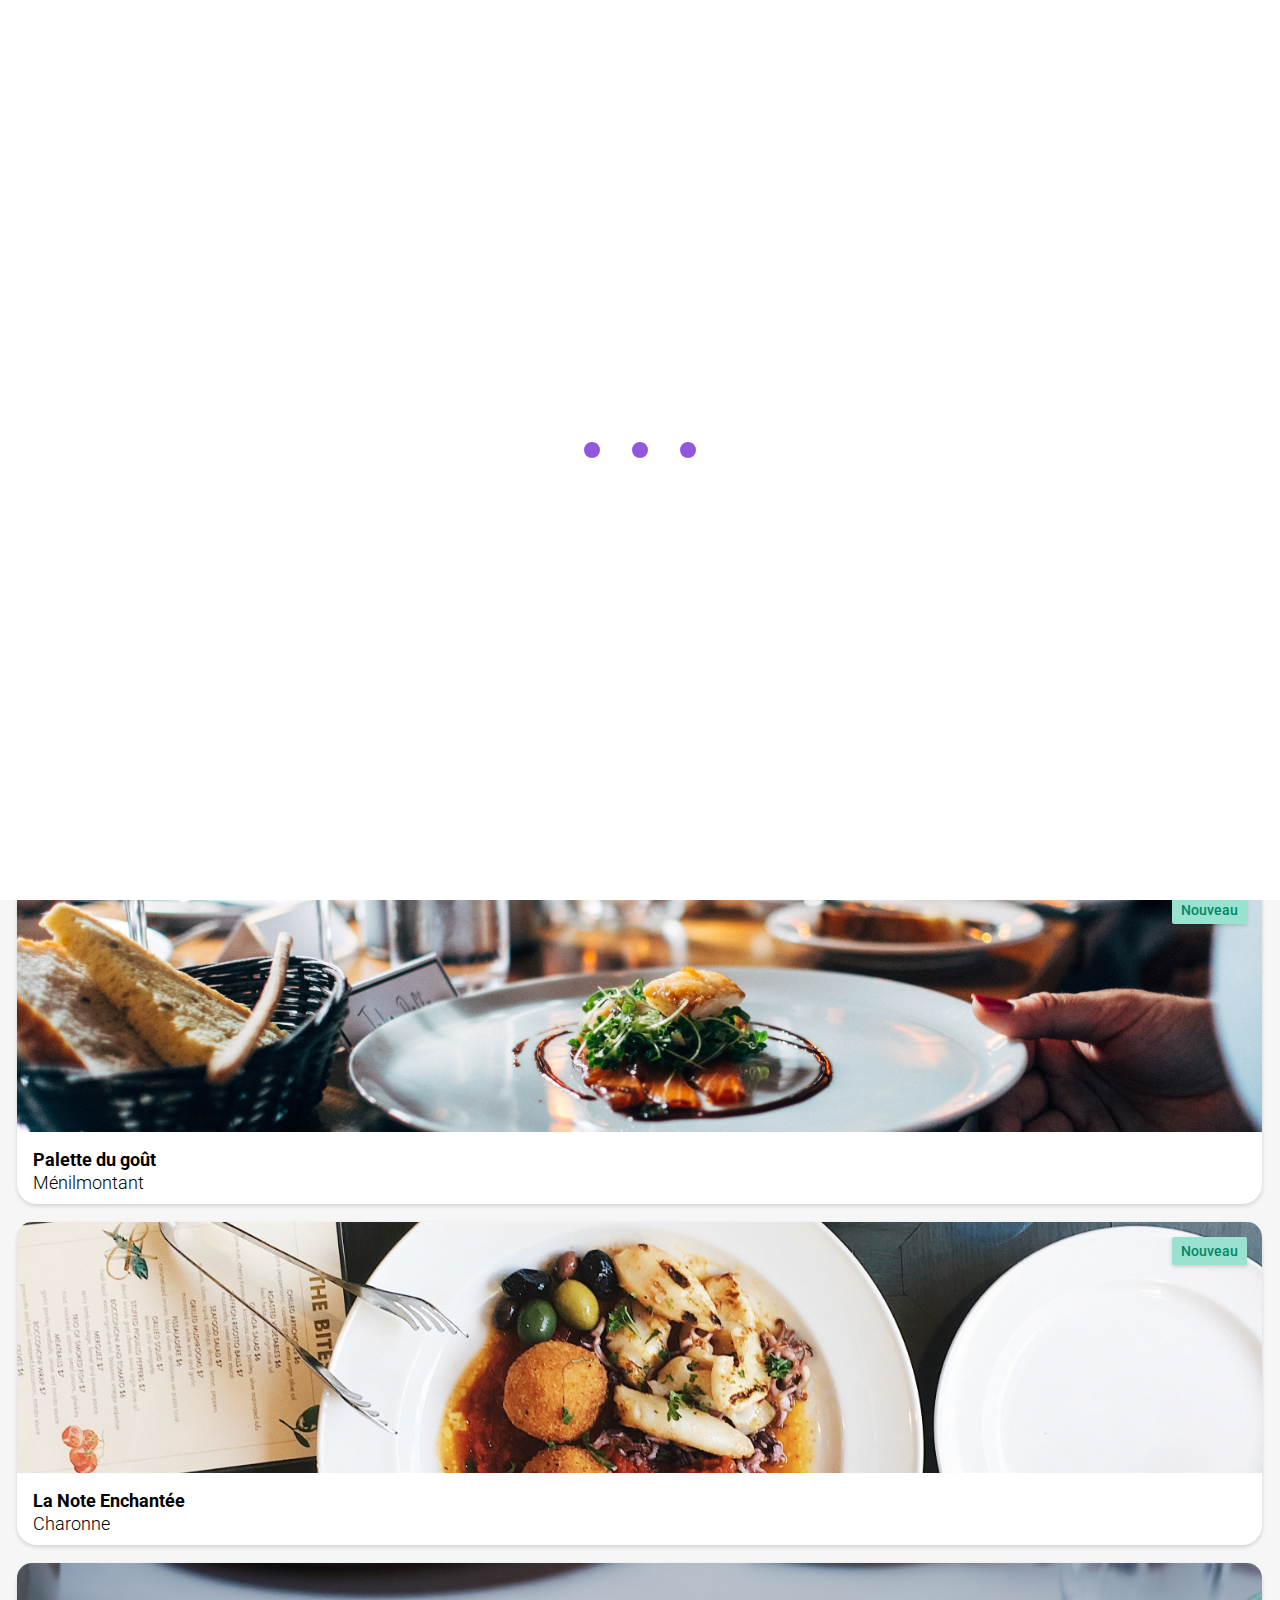
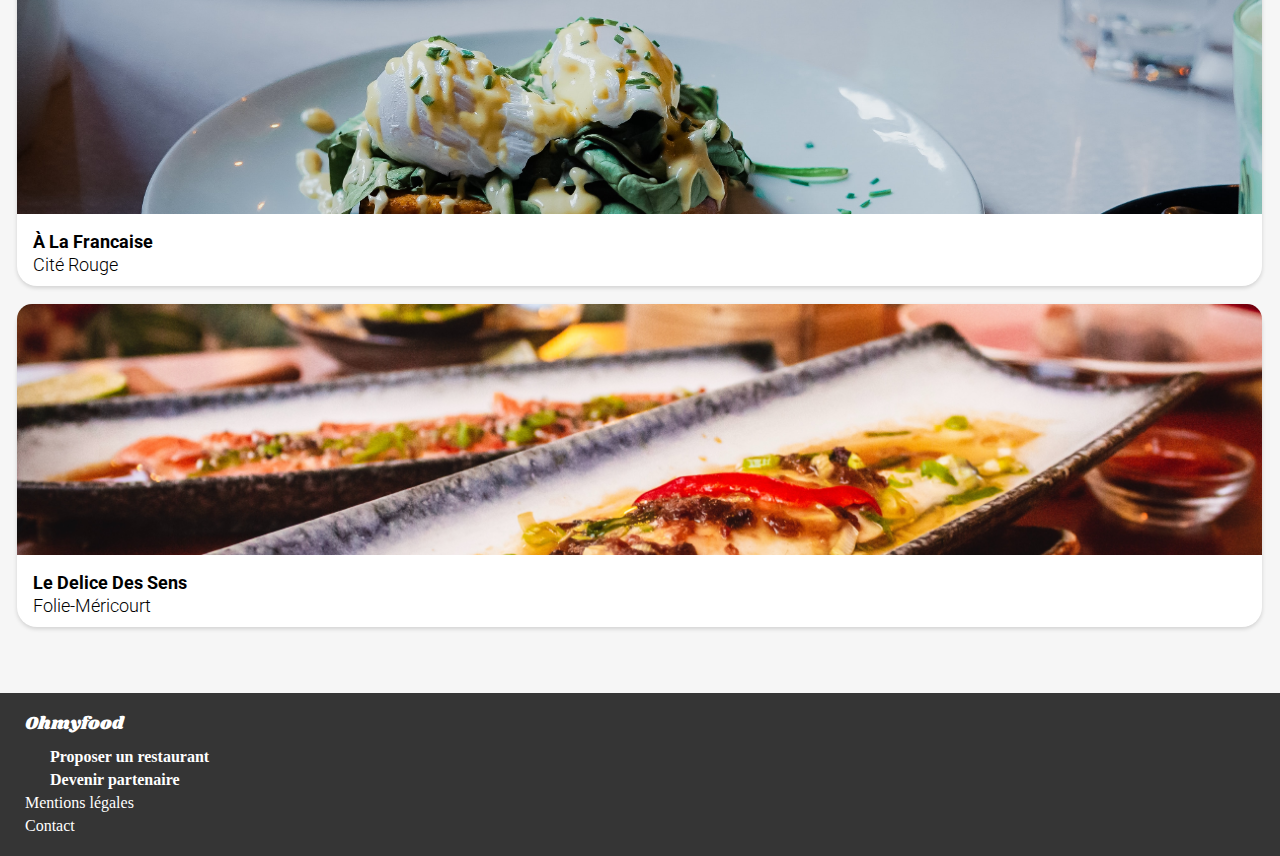
==== commit 9d7d743e: "commit index" ====
--- a/index.html
+++ b/index.html
@@ -21,11 +21,11 @@
        
     <body>
        
-      <!-- <div class="loader">
+      <div class="loader">  
             <span class="loader__element"></span>
             <span class="loader__element"></span>
             <span class="loader__element"></span>  
-     </div>     -->
+     </div>     
       
        
          <!-- Header -->
